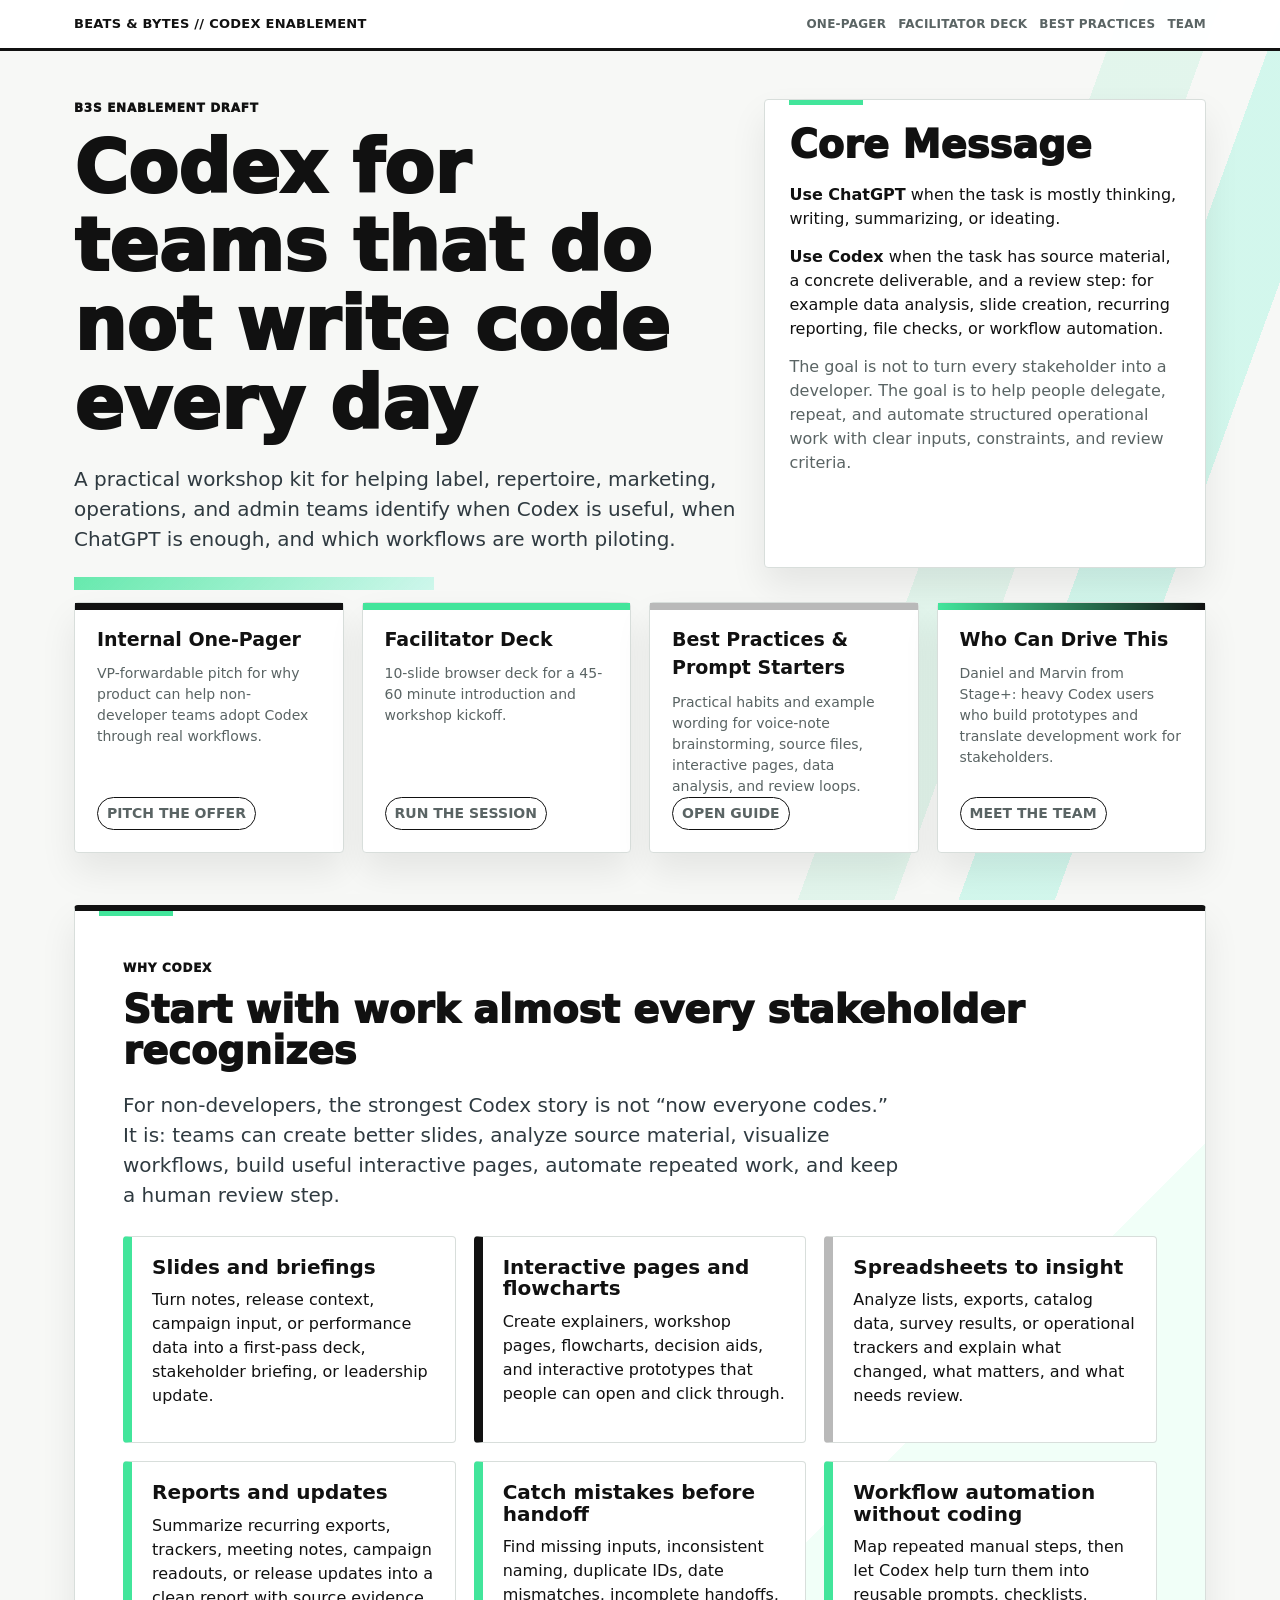
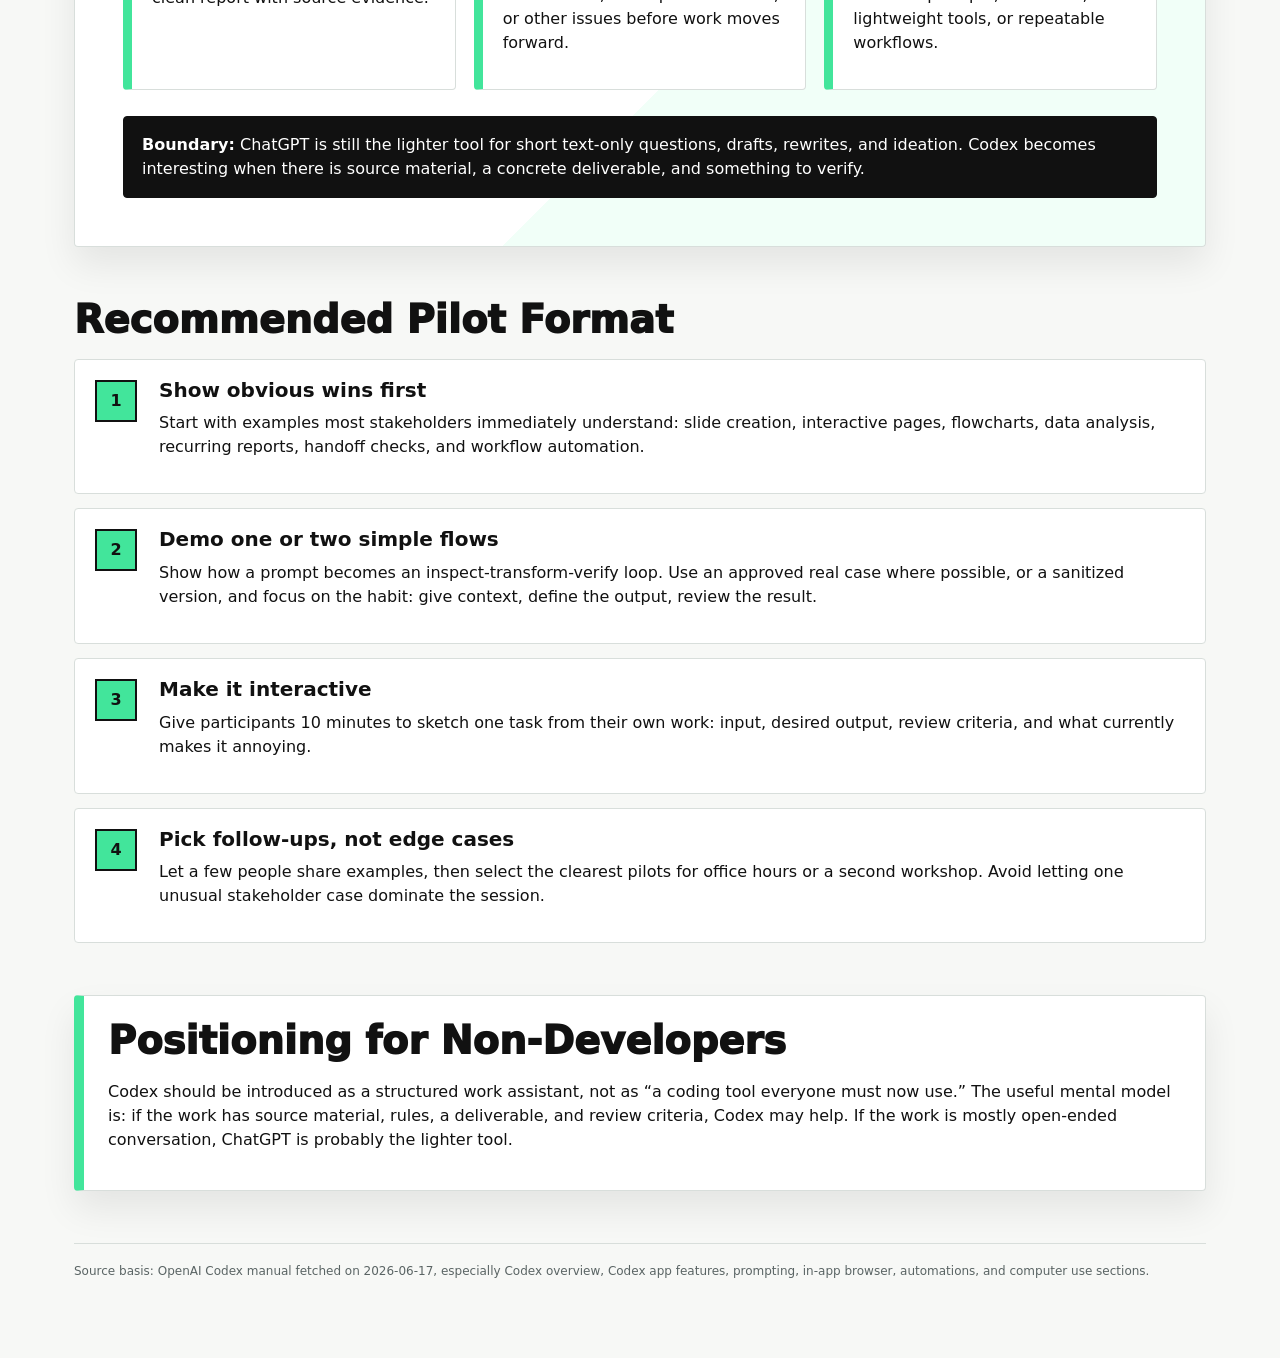
==== index.html @ 771ec407 "Initial Codex enablement kit" ====
<!doctype html>
<html lang="en">
<head>
  <meta charset="utf-8">
  <meta name="viewport" content="width=device-width, initial-scale=1">
  <title>Codex for Non-Developers | Enablement Kit</title>
  <link rel="stylesheet" href="styles.css">
</head>
<body>
  <header class="site-header">
    <nav class="nav">
      <a class="brand" href="index.html">Beats & Bytes // Codex Enablement</a>
      <div class="nav-links" aria-label="Kit pages">
        <a href="codex-one-pager.html">One-Pager</a>
        <a href="facilitator-deck.html">Facilitator Deck</a>
        <a href="codex-best-practices.html">Best Practices</a>
        <a href="who-we-are.html">Team</a>
      </div>
    </nav>
  </header>

  <main class="shell">
    <section class="hero">
      <div>
        <p class="eyebrow">B3S enablement draft</p>
        <h1>Codex for teams that do not write code every day</h1>
        <p class="lede">A practical workshop kit for helping label, repertoire, marketing, operations, and admin teams identify when Codex is useful, when ChatGPT is enough, and which workflows are worth piloting.</p>
      </div>
      <aside class="panel">
        <h2>Core Message</h2>
        <p><strong>Use ChatGPT</strong> when the task is mostly thinking, writing, summarizing, or ideating.</p>
        <p><strong>Use Codex</strong> when the task has source material, a concrete deliverable, and a review step: for example data analysis, slide creation, recurring reporting, file checks, or workflow automation.</p>
        <p class="quiet">The goal is not to turn every stakeholder into a developer. The goal is to help people delegate, repeat, and automate structured operational work with clear inputs, constraints, and review criteria.</p>
      </aside>
    </section>

    <section class="artifact-grid" aria-label="Kit links">
      <a class="artifact-card" href="codex-one-pager.html">
        <strong>Internal One-Pager</strong>
        <span>VP-forwardable pitch for why product can help non-developer teams adopt Codex through real workflows.</span>
        <span class="tag">Pitch the offer</span>
      </a>
      <a class="artifact-card" href="facilitator-deck.html">
        <strong>Facilitator Deck</strong>
        <span>10-slide browser deck for a 45-60 minute introduction and workshop kickoff.</span>
        <span class="tag">Run the session</span>
      </a>
      <a class="artifact-card" href="codex-best-practices.html">
        <strong>Best Practices & Prompt Starters</strong>
        <span>Practical habits and example wording for voice-note brainstorming, source files, interactive pages, data analysis, and review loops.</span>
        <span class="tag">Open guide</span>
      </a>
      <a class="artifact-card" href="who-we-are.html">
        <strong>Who Can Drive This</strong>
        <span>Daniel and Marvin from Stage+: heavy Codex users who build prototypes and translate development work for stakeholders.</span>
        <span class="tag">Meet the team</span>
      </a>
    </section>

    <section class="section">
      <div class="panel why-codex">
        <p class="eyebrow">Why Codex</p>
        <h2>Start with work almost every stakeholder recognizes</h2>
        <p class="lede">For non-developers, the strongest Codex story is not “now everyone codes.” It is: teams can create better slides, analyze source material, visualize workflows, build useful interactive pages, automate repeated work, and keep a human review step.</p>

        <div class="grid three use-case-grid">
          <div class="use-case">
            <h3>Slides and briefings</h3>
            <p>Turn notes, release context, campaign input, or performance data into a first-pass deck, stakeholder briefing, or leadership update.</p>
          </div>
          <div class="use-case">
            <h3>Interactive pages and flowcharts</h3>
            <p>Create explainers, workshop pages, flowcharts, decision aids, and interactive prototypes that people can open and click through.</p>
          </div>
          <div class="use-case">
            <h3>Spreadsheets to insight</h3>
            <p>Analyze lists, exports, catalog data, survey results, or operational trackers and explain what changed, what matters, and what needs review.</p>
          </div>
          <div class="use-case">
            <h3>Reports and updates</h3>
            <p>Summarize recurring exports, trackers, meeting notes, campaign readouts, or release updates into a clean report with source evidence.</p>
          </div>
          <div class="use-case">
            <h3>Catch mistakes before handoff</h3>
            <p>Find missing inputs, inconsistent naming, duplicate IDs, date mismatches, incomplete handoffs, or other issues before work moves forward.</p>
          </div>
          <div class="use-case">
            <h3>Workflow automation without coding</h3>
            <p>Map repeated manual steps, then let Codex help turn them into reusable prompts, checklists, lightweight tools, or repeatable workflows.</p>
          </div>
        </div>

        <div class="chatgpt-note">
          <strong>Boundary:</strong> ChatGPT is still the lighter tool for short text-only questions, drafts, rewrites, and ideation. Codex becomes interesting when there is source material, a concrete deliverable, and something to verify.
        </div>
      </div>
    </section>

    <section class="section">
      <h2>Recommended Pilot Format</h2>
      <div class="timeline">
        <div class="timeline-step">
          <div>
            <h3>Show obvious wins first</h3>
            <p>Start with examples most stakeholders immediately understand: slide creation, interactive pages, flowcharts, data analysis, recurring reports, handoff checks, and workflow automation.</p>
          </div>
        </div>
        <div class="timeline-step">
          <div>
            <h3>Demo one or two simple flows</h3>
            <p>Show how a prompt becomes an inspect-transform-verify loop. Use an approved real case where possible, or a sanitized version, and focus on the habit: give context, define the output, review the result.</p>
          </div>
        </div>
        <div class="timeline-step">
          <div>
            <h3>Make it interactive</h3>
            <p>Give participants 10 minutes to sketch one task from their own work: input, desired output, review criteria, and what currently makes it annoying.</p>
          </div>
        </div>
        <div class="timeline-step">
          <div>
            <h3>Pick follow-ups, not edge cases</h3>
            <p>Let a few people share examples, then select the clearest pilots for office hours or a second workshop. Avoid letting one unusual stakeholder case dominate the session.</p>
          </div>
        </div>
      </div>
    </section>

    <section class="section callout">
      <h2>Positioning for Non-Developers</h2>
      <p>Codex should be introduced as a structured work assistant, not as “a coding tool everyone must now use.” The useful mental model is: if the work has source material, rules, a deliverable, and review criteria, Codex may help. If the work is mostly open-ended conversation, ChatGPT is probably the lighter tool.</p>
    </section>

    <footer class="source-note">
      <p>Source basis: OpenAI Codex manual fetched on 2026-06-17, especially Codex overview, Codex app features, prompting, in-app browser, automations, and computer use sections.</p>
    </footer>
  </main>
</body>
</html>
---- styles.css ----
:root {
  --ink: #111111;
  --muted: #5a6464;
  --line: #d8dedb;
  --paper: #f7f8f6;
  --panel: #ffffff;
  --black: #111111;
  --mint: #42e59b;
  --mint-bright: #16f2bd;
  --mint-soft: #e7fff3;
  --mint-wash: #f1fff8;
  --gray: #e8e8e8;
  --gray-strong: #b9b9b9;
  --blue: #1e5468;
  --green: #13b779;
  --coral: #d45845;
  --gold: #a87f23;
  --lavender: #625589;
  --soft-blue: #edf6f7;
  --soft-green: #eafff4;
  --soft-coral: #f8ece9;
  --soft-gold: #f7f0dd;
  --shadow: 0 18px 36px rgba(17, 17, 17, 0.08);
}

* {
  box-sizing: border-box;
}

html {
  color: var(--ink);
  font-family: Inter, ui-sans-serif, system-ui, -apple-system, BlinkMacSystemFont, "Segoe UI", sans-serif;
  line-height: 1.5;
}

body {
  margin: 0;
  background: var(--paper);
  position: relative;
}

body::before {
  background:
    linear-gradient(110deg, transparent 0 70%, rgba(66, 229, 155, 0.11) 70% 76%, transparent 76% 100%),
    linear-gradient(110deg, transparent 0 80%, rgba(22, 242, 189, 0.16) 80% 86%, transparent 86% 100%);
  content: "";
  inset: 0;
  pointer-events: none;
  position: fixed;
  z-index: 0;
}

a {
  color: var(--black);
  text-decoration-thickness: 1px;
  text-underline-offset: 3px;
}

.site-header {
  background: rgba(255, 255, 255, 0.96);
  border-bottom: 3px solid var(--black);
  position: sticky;
  top: 0;
  z-index: 3;
}

.nav {
  align-items: center;
  display: flex;
  gap: 18px;
  justify-content: space-between;
  margin: 0 auto;
  max-width: 1180px;
  padding: 14px 24px;
}

.brand {
  color: var(--ink);
  font-size: 13px;
  font-weight: 900;
  letter-spacing: 0.02em;
  text-decoration: none;
  text-transform: uppercase;
}

.nav-links {
  align-items: center;
  display: flex;
  flex-wrap: wrap;
  gap: 12px;
  justify-content: flex-end;
}

.nav-links a {
  color: var(--muted);
  font-size: 12px;
  font-weight: 850;
  letter-spacing: 0.02em;
  text-decoration: none;
  text-transform: uppercase;
}

.nav-links a:hover {
  color: var(--black);
}

.shell {
  margin: 0 auto;
  max-width: 1180px;
  padding: 48px 24px 64px;
  position: relative;
  z-index: 1;
}

.hero {
  display: grid;
  gap: 28px;
  grid-template-columns: minmax(0, 1.2fr) minmax(300px, 0.8fr);
  margin-bottom: 34px;
  position: relative;
}

.hero::after {
  background: linear-gradient(135deg, rgba(66, 229, 155, 0.8), rgba(22, 242, 189, 0.18));
  border-radius: 0;
  bottom: -22px;
  content: "";
  height: 13px;
  left: 0;
  position: absolute;
  width: min(360px, 42vw);
}

.eyebrow {
  color: var(--black);
  font-size: 12px;
  font-weight: 950;
  letter-spacing: 0.06em;
  margin: 0 0 12px;
  text-transform: uppercase;
}

h1,
h2,
h3 {
  letter-spacing: 0;
  line-height: 1.08;
  text-transform: none;
}

h1 {
  font-family: "Arial Black", Impact, Inter, ui-sans-serif, system-ui, sans-serif;
  font-size: clamp(40px, 5.7vw, 82px);
  font-weight: 950;
  margin: 0 0 20px;
}

h2 {
  font-family: "Arial Black", Impact, Inter, ui-sans-serif, system-ui, sans-serif;
  font-size: clamp(26px, 3vw, 42px);
  font-weight: 950;
  margin: 0 0 18px;
}

h3 {
  font-size: 20px;
  font-weight: 900;
  margin: 0 0 10px;
}

p {
  margin: 0 0 14px;
}

.lede {
  color: #2f3a40;
  font-size: 20px;
  max-width: 780px;
}

.quiet {
  color: var(--muted);
}

.panel,
.artifact-card,
.callout,
.score-card,
.practice-card {
  background: var(--panel);
  border: 1px solid var(--line);
  border-radius: 4px;
  box-shadow: var(--shadow);
}

.panel {
  padding: 24px;
  position: relative;
}

.panel::before {
  background: var(--mint);
  content: "";
  height: 5px;
  left: 24px;
  position: absolute;
  top: 0;
  width: 74px;
}

.why-codex {
  background: linear-gradient(135deg, #ffffff 0%, #ffffff 66%, var(--mint-wash) 66%, var(--mint-wash) 100%);
  border-top: 6px solid var(--black);
  padding: clamp(28px, 5vw, 48px);
}

.use-case-grid {
  margin: 26px 0;
}

.use-case {
  background: #ffffff;
  border: 1px solid var(--line);
  border-left: 9px solid var(--mint);
  border-radius: 4px;
  padding: 20px;
}

.use-case:nth-child(2) {
  border-left-color: var(--black);
}

.use-case:nth-child(3) {
  border-left-color: var(--gray-strong);
}

.chatgpt-note {
  background: var(--black);
  border: 1px solid var(--black);
  border-radius: 4px;
  color: white;
  padding: 16px 18px;
}

.principle-list {
  display: grid;
  gap: 14px;
  margin-top: 18px;
}

.principle {
  border-left: 4px solid var(--blue);
  padding-left: 14px;
}

.principle:nth-child(2) {
  border-color: var(--green);
}

.principle:nth-child(3) {
  border-color: var(--gold);
}

.grid {
  display: grid;
  gap: 18px;
}

.grid.two {
  grid-template-columns: repeat(2, minmax(0, 1fr));
}

.grid.three {
  grid-template-columns: repeat(3, minmax(0, 1fr));
}

.artifact-grid {
  display: grid;
  gap: 18px;
  grid-template-columns: repeat(4, minmax(0, 1fr));
  margin: 34px 0 42px;
}

.artifact-card {
  color: var(--ink);
  display: flex;
  flex-direction: column;
  min-height: 230px;
  padding: 22px;
  position: relative;
  text-decoration: none;
}

.artifact-card::before {
  background: var(--black);
  content: "";
  height: 7px;
  left: 0;
  position: absolute;
  top: 0;
  width: 100%;
}

.artifact-card:nth-child(2)::before {
  background: var(--mint);
}

.artifact-card:nth-child(3)::before {
  background: var(--gray-strong);
}

.artifact-card:nth-child(4)::before {
  background: linear-gradient(90deg, var(--mint), var(--black));
}

.artifact-card:hover {
  border-color: var(--black);
  transform: translateY(-1px);
}

.artifact-card strong {
  display: block;
  font-size: 19px;
  margin-bottom: 10px;
}

.artifact-card span {
  color: var(--muted);
  font-size: 14px;
}

.people-grid {
  display: grid;
  gap: 18px;
  grid-template-columns: repeat(2, minmax(0, 1fr));
  margin: 34px 0 42px;
}

.person-card {
  background: var(--panel);
  border: 1px solid var(--line);
  border-radius: 4px;
  box-shadow: var(--shadow);
  display: grid;
  gap: 22px;
  grid-template-columns: 112px minmax(0, 1fr);
  padding: 22px;
}

.person-photo {
  aspect-ratio: 1;
  border: 4px solid var(--black);
  display: block;
  height: auto;
  object-fit: cover;
  width: 100%;
}

.role-line {
  color: var(--black);
  font-weight: 900;
}

.why-product {
  padding: clamp(28px, 5vw, 46px);
}

.tag {
  align-self: flex-start;
  border: 1px solid var(--black);
  border-radius: 999px;
  color: var(--black);
  font-size: 12px;
  font-weight: 900;
  margin-top: auto;
  padding: 5px 9px;
  text-transform: uppercase;
}

.section {
  margin: 52px 0;
}

.callout {
  border-left: 10px solid var(--mint);
  padding: 24px;
}

.callout.warning {
  border-left-color: var(--coral);
}

.callout.gold {
  border-left-color: var(--gold);
}

.rule {
  display: grid;
  gap: 18px;
  grid-template-columns: repeat(2, minmax(0, 1fr));
}

.rule-box {
  border-radius: 8px;
  padding: 22px;
}

.rule-box.chatgpt {
  background: var(--soft-blue);
}

.rule-box.codex {
  background: var(--soft-green);
}

.bullets {
  margin: 0;
  padding-left: 18px;
}

.bullets li {
  margin: 8px 0;
}

.timeline {
  counter-reset: step;
  display: grid;
  gap: 14px;
}

.timeline-step {
  background: var(--panel);
  border: 1px solid var(--line);
  border-radius: 4px;
  display: grid;
  gap: 8px;
  grid-template-columns: 56px minmax(0, 1fr);
  padding: 20px;
}

.timeline-step::before {
  align-items: center;
  background: var(--mint);
  border: 2px solid var(--black);
  border-radius: 0;
  color: var(--black);
  content: counter(step);
  counter-increment: step;
  display: flex;
  font-weight: 800;
  height: 38px;
  justify-content: center;
  width: 38px;
}

.source-note {
  border-top: 1px solid var(--line);
  color: var(--muted);
  font-size: 12px;
  margin-top: 48px;
  padding-top: 18px;
}

.deck-body {
  background: #eeeeec;
}

.deck {
  margin: 0 auto;
  max-width: 1200px;
  padding: 24px;
  position: relative;
  z-index: 1;
}

.slide {
  background: var(--panel);
  border: 0;
  border-radius: 0;
  box-shadow: 0 18px 42px rgba(17, 17, 17, 0.1);
  display: flex;
  flex-direction: column;
  justify-content: center;
  margin: 0 auto 24px;
  min-height: calc(100vh - 48px);
  overflow: hidden;
  padding: clamp(34px, 6vw, 76px);
  position: relative;
}

.slide::before {
  background:
    linear-gradient(108deg, transparent 0 17%, rgba(66, 229, 155, 0.78) 17% 27%, transparent 27% 34%, rgba(22, 242, 189, 0.46) 34% 44%, transparent 44% 100%);
  bottom: -48px;
  content: "";
  height: 220px;
  opacity: 0.8;
  position: absolute;
  right: -190px;
  transform: skewX(-10deg);
  width: 600px;
  z-index: 0;
}

.slide::after {
  bottom: 28px;
  color: var(--black);
  content: "BEATS & BYTES    [CODEX ENABLEMENT]    WE CONNECT THE BEATS AND THE BYTES";
  font-size: 12px;
  font-weight: 900;
  left: 42px;
  letter-spacing: 0.01em;
  position: absolute;
  right: 42px;
  z-index: 1;
}

.slide > * {
  position: relative;
  z-index: 1;
}

.slide-number {
  color: var(--black);
  font-size: 18px;
  font-weight: 950;
  position: absolute;
  right: 28px;
  top: 24px;
}

.slide-title {
  font-size: clamp(48px, 7vw, 92px);
  max-width: 950px;
}

.slide h2 {
  font-size: clamp(34px, 5vw, 64px);
  max-width: 980px;
}

.slide .lede {
  font-size: clamp(21px, 2.5vw, 30px);
}

.large-list {
  display: grid;
  gap: 20px;
  margin: 22px 0 0;
  padding: 0;
}

.large-list li {
  background: #f6f6f4;
  border-left: 10px solid var(--black);
  border-radius: 0;
  display: block;
  font-size: clamp(20px, 2.2vw, 30px);
  font-weight: 800;
  padding: 18px 22px;
}

.large-list li:nth-child(2) {
  border-color: var(--mint);
}

.large-list li:nth-child(3) {
  border-color: var(--gray-strong);
}

.large-list li:nth-child(4) {
  border-color: var(--black);
}

.matrix {
  display: grid;
  gap: 14px;
  grid-template-columns: repeat(2, minmax(0, 1fr));
  margin-top: 26px;
}

.matrix-cell {
  border: 1px solid var(--line);
  border-radius: 4px;
  min-height: 170px;
  padding: 22px;
}

.worksheet {
  background: white;
}

.page {
  background: white;
  border-top: 8px solid var(--black);
  margin: 0 auto 24px;
  max-width: 980px;
  min-height: 1120px;
  padding: 48px;
  position: relative;
}

.page::after {
  background: var(--mint);
  bottom: 24px;
  content: "";
  height: 18px;
  position: absolute;
  right: 48px;
  width: 18px;
}

.field-grid {
  display: grid;
  gap: 14px;
  grid-template-columns: repeat(2, minmax(0, 1fr));
}

.field,
.wide-field {
  border: 1px solid var(--line);
  border-radius: 4px;
  min-height: 92px;
  padding: 12px;
}

.wide-field {
  grid-column: 1 / -1;
  min-height: 132px;
}

.field label,
.wide-field label {
  color: var(--black);
  display: block;
  font-size: 12px;
  font-weight: 800;
  letter-spacing: 0.06em;
  text-transform: uppercase;
}

.write-line {
  border-bottom: 1px solid var(--line);
  height: 31px;
}

table {
  border-collapse: collapse;
  margin: 18px 0;
  width: 100%;
}

th,
td {
  border: 1px solid var(--line);
  padding: 10px;
  text-align: left;
  vertical-align: top;
}

th {
  background: var(--black);
  color: white;
  font-size: 13px;
}

.score-card {
  padding: 18px;
}

.practice-grid {
  display: grid;
  gap: 18px;
  grid-template-columns: repeat(2, minmax(0, 1fr));
}

.practice-card {
  box-shadow: none;
  display: flex;
  flex-direction: column;
  gap: 12px;
  min-height: 300px;
  padding: 22px;
  position: relative;
}

.practice-card::before {
  background: var(--mint);
  content: "";
  height: 6px;
  left: 0;
  position: absolute;
  top: 0;
  width: 100%;
}

.practice-card code {
  background: #f5f5f3;
  border: 1px solid var(--line);
  border-radius: 4px;
  color: var(--black);
  display: block;
  font-family: ui-monospace, SFMono-Regular, Menlo, Monaco, Consolas, "Liberation Mono", monospace;
  font-size: 13px;
  line-height: 1.45;
  padding: 14px;
  white-space: pre-wrap;
}

.metric-row {
  display: grid;
  gap: 14px;
  grid-template-columns: repeat(3, minmax(0, 1fr));
}

.metric {
  background: var(--soft-gold);
  border-radius: 4px;
  padding: 18px;
}

.metric:nth-child(2) {
  background: var(--soft-green);
}

.metric:nth-child(3) {
  background: var(--soft-coral);
}

@media (max-width: 900px) {
  .hero,
  .grid.two,
  .grid.three,
  .artifact-grid,
  .rule,
  .matrix,
  .field-grid,
  .practice-grid,
  .people-grid,
  .metric-row {
    grid-template-columns: 1fr;
  }

  .person-card {
    grid-template-columns: 96px minmax(0, 1fr);
  }

  .nav {
    align-items: flex-start;
    flex-direction: column;
  }

  .artifact-card {
    min-height: 190px;
  }
}

@media (max-width: 560px) {
  .person-card {
    grid-template-columns: 1fr;
  }

  .person-photo {
    max-width: 120px;
  }
}

@media print {
  .site-header {
    display: none;
  }

  body,
  .deck-body {
    background: white;
  }

  .shell,
  .deck {
    max-width: none;
    padding: 0;
  }

  .slide,
  .page {
    border: 0;
    border-radius: 0;
    box-shadow: none;
    margin: 0;
    min-height: 100vh;
    page-break-after: always;
  }

  .artifact-card,
  .panel,
  .callout,
  .practice-card,
  .person-card {
    box-shadow: none;
  }
}
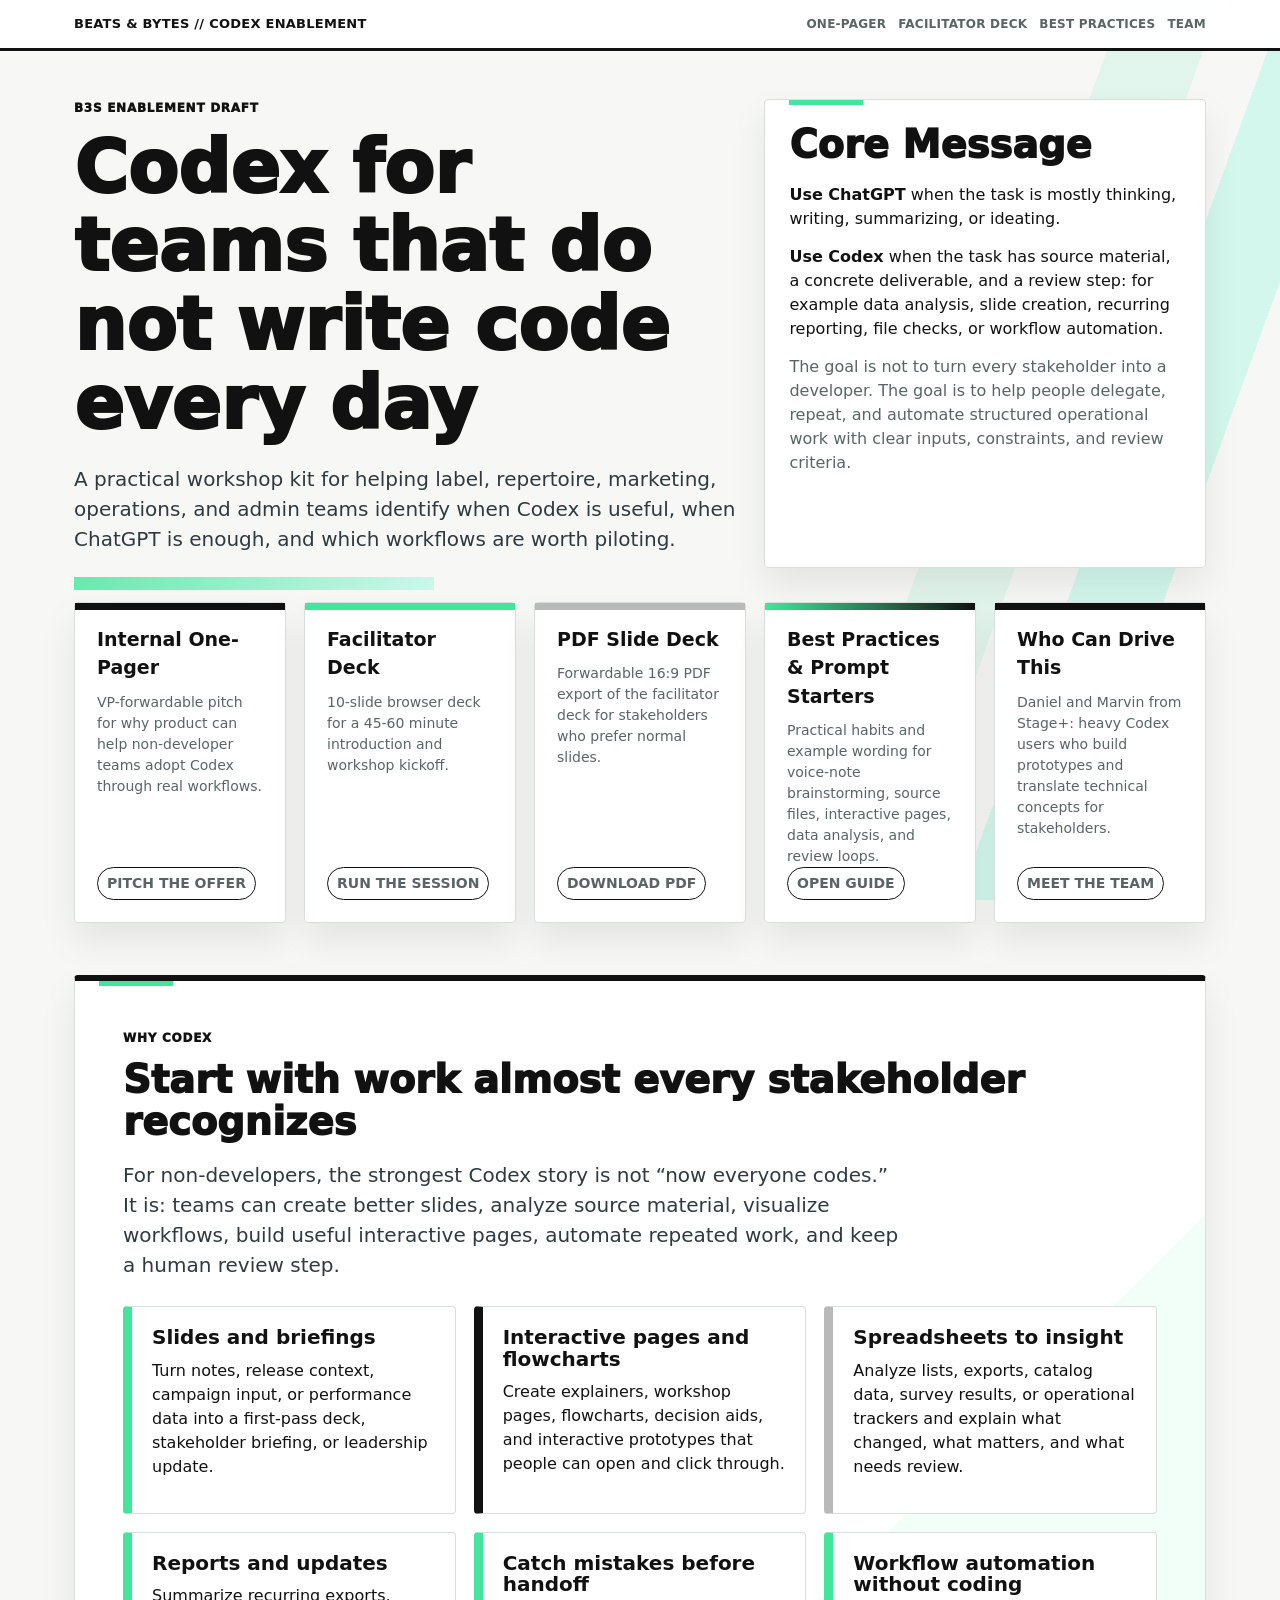
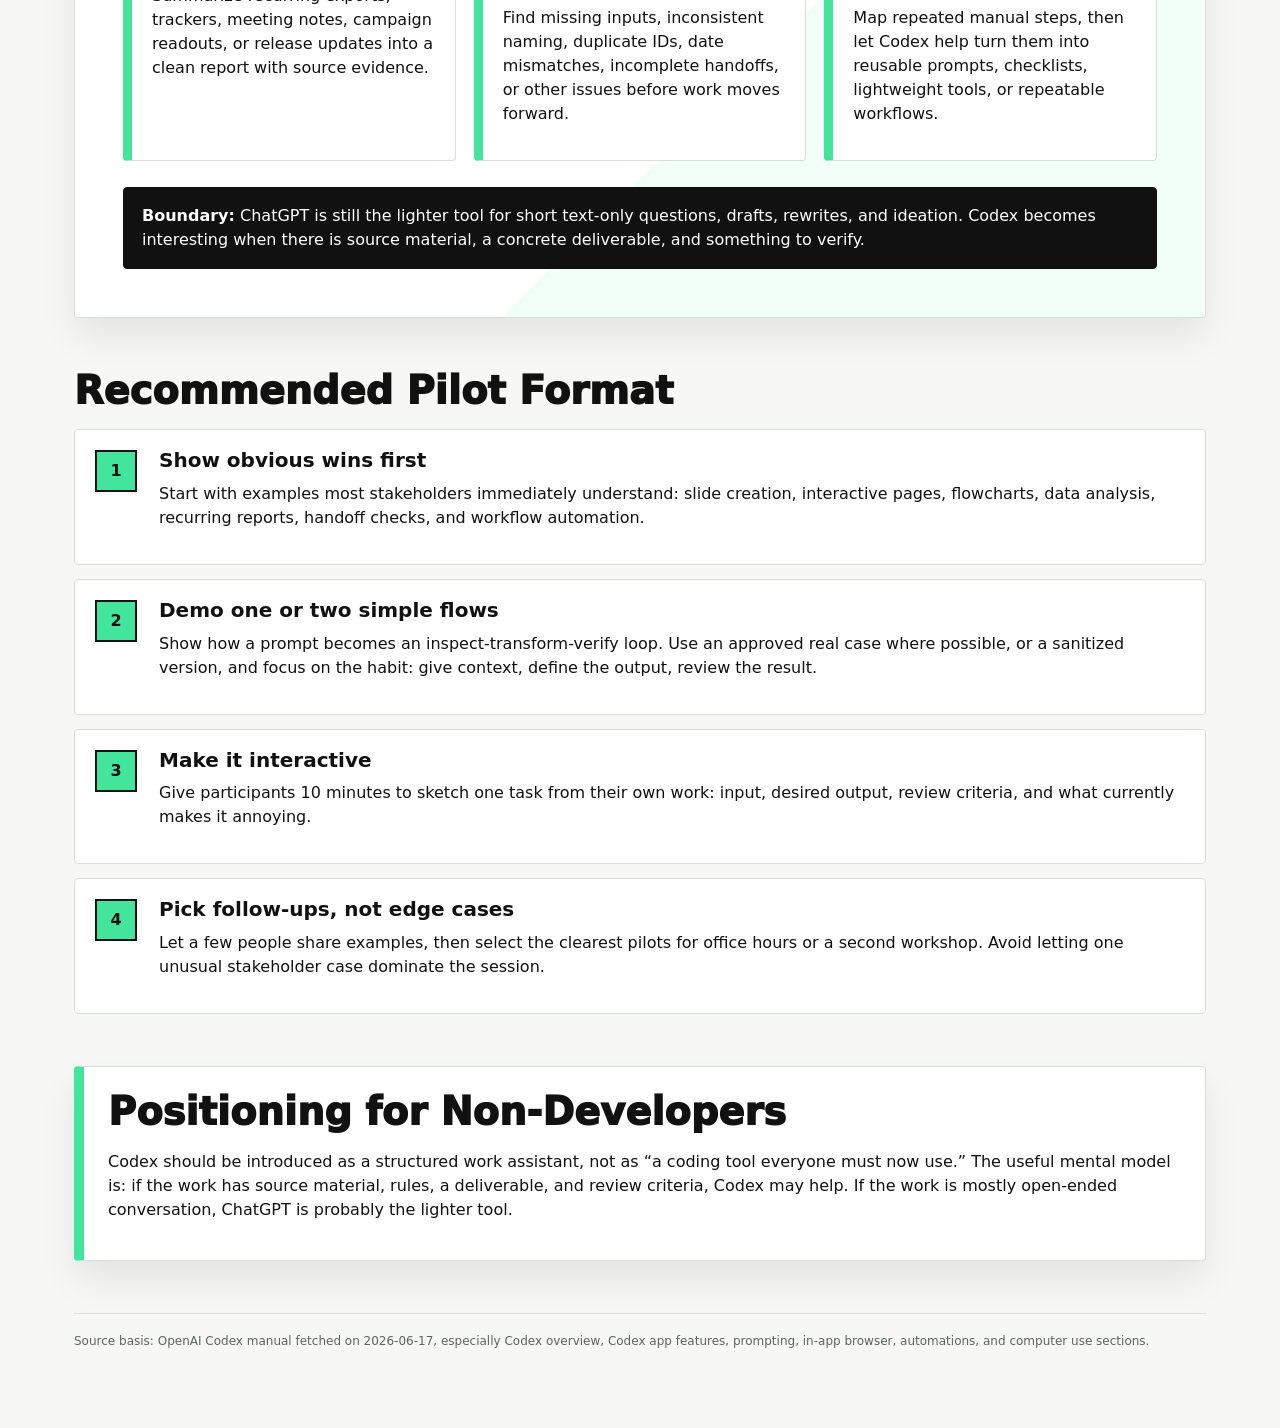
==== commit 0588ae5b: "Add PDF slide deck export" ====
--- a/index.html
+++ b/index.html
@@ -45,6 +45,11 @@
         <span>10-slide browser deck for a 45-60 minute introduction and workshop kickoff.</span>
         <span class="tag">Run the session</span>
       </a>
+      <a class="artifact-card" href="output/pdf/codex-for-non-dev-teams-facilitator-deck.pdf">
+        <strong>PDF Slide Deck</strong>
+        <span>Forwardable 16:9 PDF export of the facilitator deck for stakeholders who prefer normal slides.</span>
+        <span class="tag">Download PDF</span>
+      </a>
       <a class="artifact-card" href="codex-best-practices.html">
         <strong>Best Practices & Prompt Starters</strong>
         <span>Practical habits and example wording for voice-note brainstorming, source files, interactive pages, data analysis, and review loops.</span>
@@ -52,7 +57,7 @@
       </a>
       <a class="artifact-card" href="who-we-are.html">
         <strong>Who Can Drive This</strong>
-        <span>Daniel and Marvin from Stage+: heavy Codex users who build prototypes and translate development work for stakeholders.</span>
+        <span>Daniel and Marvin from Stage+: heavy Codex users who build prototypes and translate technical concepts for stakeholders.</span>
         <span class="tag">Meet the team</span>
       </a>
     </section>
--- a/styles.css
+++ b/styles.css
@@ -277,7 +277,7 @@
 .artifact-grid {
   display: grid;
   gap: 18px;
-  grid-template-columns: repeat(4, minmax(0, 1fr));
+  grid-template-columns: repeat(auto-fit, minmax(205px, 1fr));
   margin: 34px 0 42px;
 }
 
@@ -311,6 +311,10 @@
 
 .artifact-card:nth-child(4)::before {
   background: linear-gradient(90deg, var(--mint), var(--black));
+}
+
+.artifact-card:nth-child(5)::before {
+  background: var(--black);
 }
 
 .artifact-card:hover {
@@ -766,7 +770,24 @@
 }
 
 @media print {
+  @page {
+    size: 16in 9in;
+    margin: 0;
+  }
+
+  html,
+  body {
+    margin: 0;
+    width: 16in;
+    -webkit-print-color-adjust: exact;
+    print-color-adjust: exact;
+  }
+
   .site-header {
+    display: none;
+  }
+
+  body::before {
     display: none;
   }
 
@@ -786,9 +807,18 @@
     border: 0;
     border-radius: 0;
     box-shadow: none;
+    break-after: page;
+    height: 9in;
     margin: 0;
-    min-height: 100vh;
+    min-height: 9in;
     page-break-after: always;
+    width: 16in;
+  }
+
+  .slide:last-child,
+  .page:last-child {
+    break-after: auto;
+    page-break-after: auto;
   }
 
   .artifact-card,
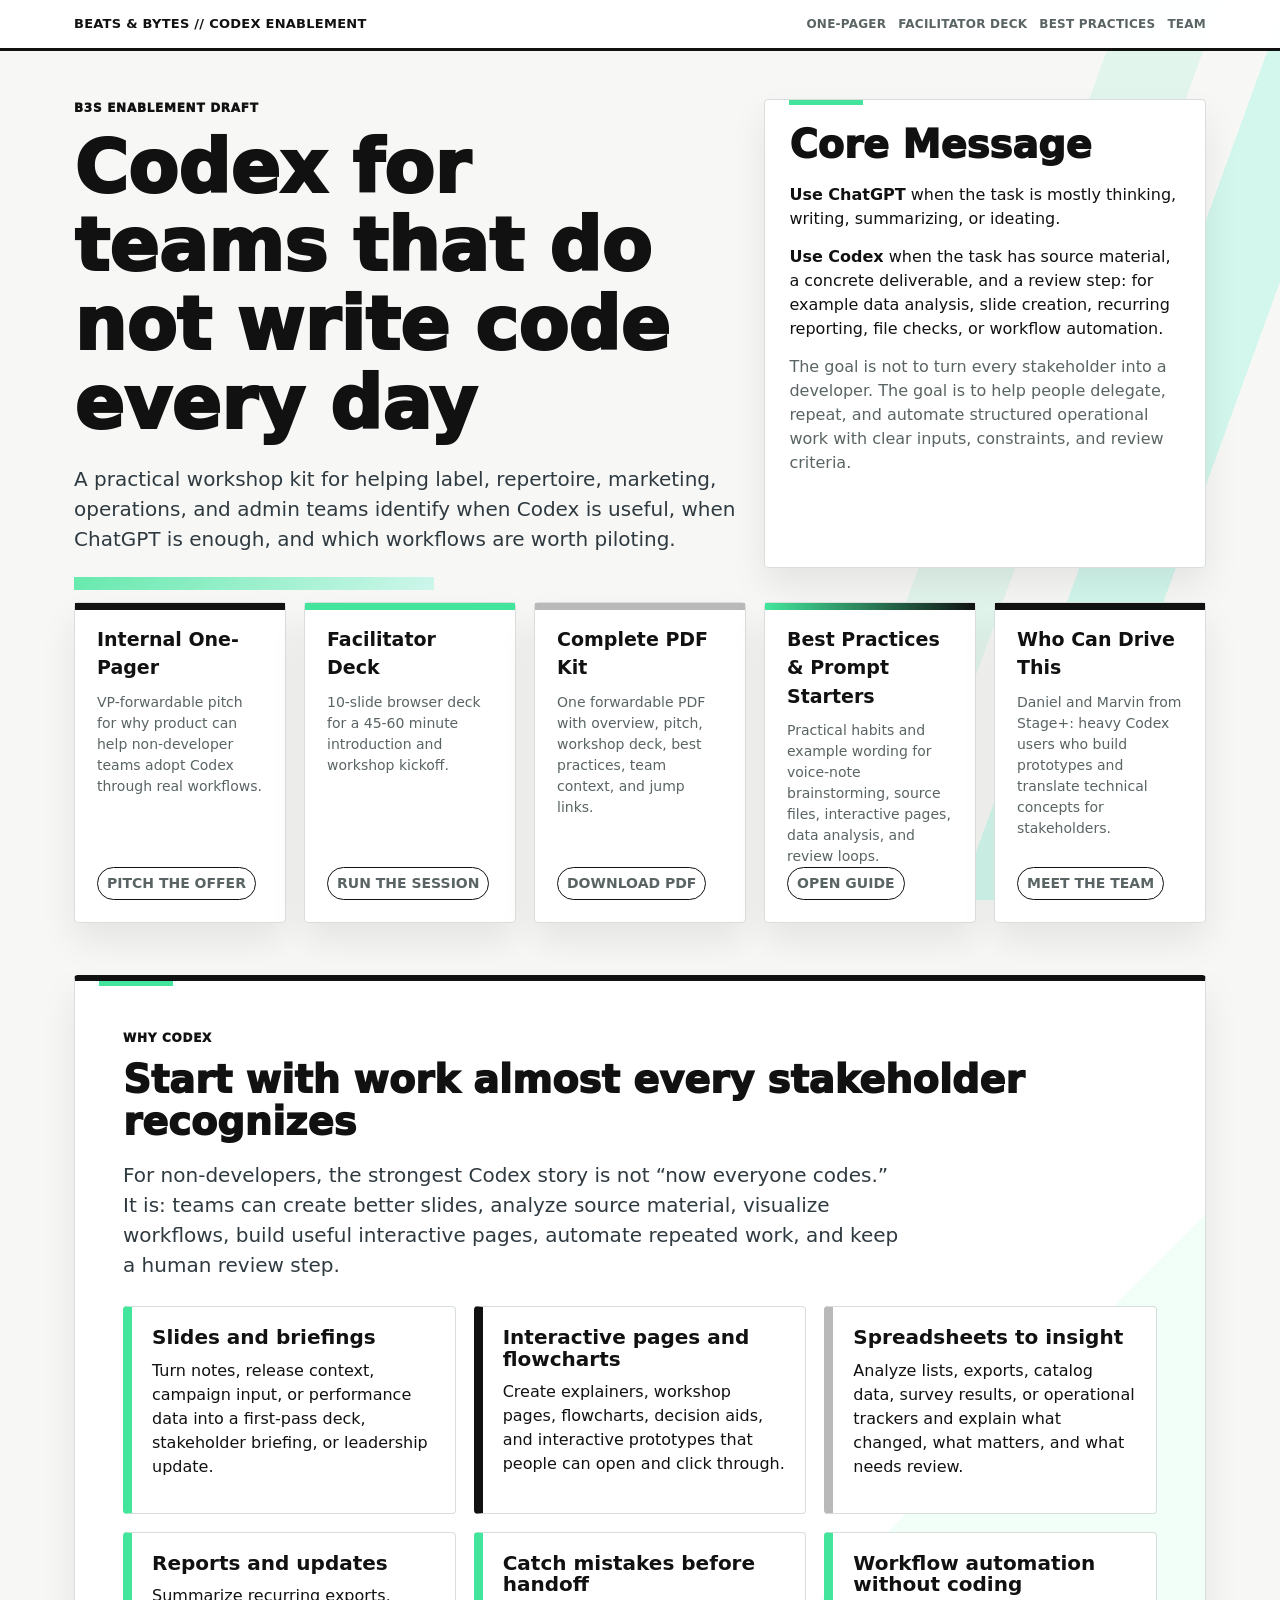
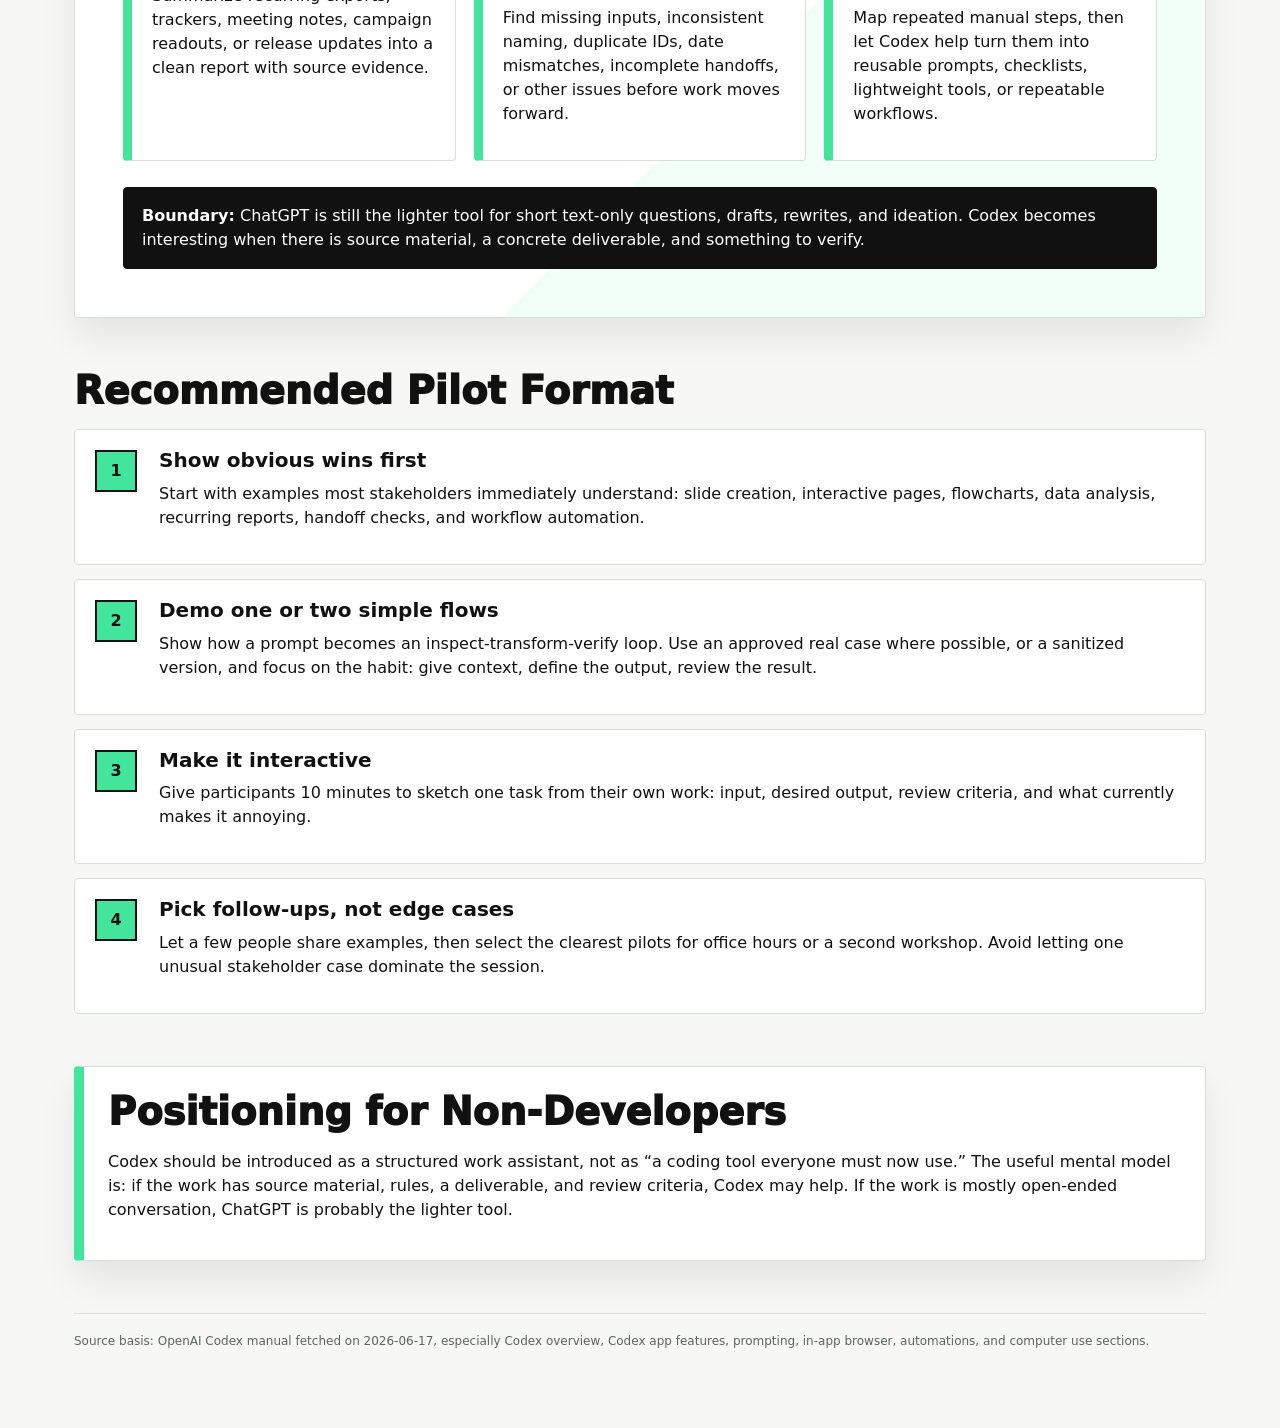
==== commit 15459142: "Add complete PDF kit" ====
--- a/index.html
+++ b/index.html
@@ -45,9 +45,9 @@
         <span>10-slide browser deck for a 45-60 minute introduction and workshop kickoff.</span>
         <span class="tag">Run the session</span>
       </a>
-      <a class="artifact-card" href="output/pdf/codex-for-non-dev-teams-facilitator-deck.pdf">
-        <strong>PDF Slide Deck</strong>
-        <span>Forwardable 16:9 PDF export of the facilitator deck for stakeholders who prefer normal slides.</span>
+      <a class="artifact-card" href="output/pdf/codex-for-non-dev-teams-complete-kit.pdf">
+        <strong>Complete PDF Kit</strong>
+        <span>One forwardable PDF with overview, pitch, workshop deck, best practices, team context, and jump links.</span>
         <span class="tag">Download PDF</span>
       </a>
       <a class="artifact-card" href="codex-best-practices.html">
--- a/styles.css
+++ b/styles.css
@@ -576,6 +576,236 @@
   border-color: var(--black);
 }
 
+.complete-kit .slide {
+  gap: 18px;
+  padding: 62px 72px;
+}
+
+.complete-kit .slide:not(.kit-cover):not(.toc-slide) {
+  padding-top: 94px;
+}
+
+.complete-kit .slide-title {
+  max-width: 1040px;
+}
+
+.complete-kit .jump-to-contents {
+  border: 2px solid var(--black);
+  border-radius: 999px;
+  color: var(--black);
+  display: inline-flex;
+  font-size: 13px;
+  font-weight: 900;
+  letter-spacing: 0.02em;
+  line-height: 1;
+  padding: 9px 16px;
+  position: absolute;
+  right: 78px;
+  text-transform: uppercase;
+  top: 28px;
+}
+
+.kit-core,
+.kit-two-column,
+.prompt-pair,
+.team-grid {
+  display: grid;
+  gap: 18px;
+  grid-template-columns: repeat(2, minmax(0, 1fr));
+  width: 100%;
+}
+
+.kit-core {
+  margin-top: 20px;
+  max-width: 980px;
+}
+
+.kit-core > div,
+.kit-card,
+.prompt-card,
+.team-card,
+.quote-panel,
+.toc-card {
+  background: #f6f6f4;
+  border: 1px solid var(--line);
+  border-left: 9px solid var(--black);
+  padding: 18px 20px;
+}
+
+.kit-core > div:nth-child(2),
+.kit-card:nth-child(2),
+.prompt-card:nth-child(2),
+.toc-card:nth-child(2) {
+  border-left-color: var(--mint);
+}
+
+.kit-card:nth-child(3),
+.toc-card:nth-child(3) {
+  border-left-color: var(--gray-strong);
+}
+
+.kit-card:nth-child(4),
+.toc-card:nth-child(4) {
+  border-left-color: var(--black);
+}
+
+.kit-card h3,
+.prompt-card h3,
+.team-card h3,
+.quote-panel h3,
+.toc-card h3 {
+  font-size: 22px;
+  line-height: 1.15;
+  margin: 0 0 8px;
+}
+
+.kit-card p,
+.kit-card li,
+.prompt-card p,
+.team-card p,
+.quote-panel p,
+.toc-card p,
+.kit-core p {
+  color: #263238;
+  font-size: 18px;
+  line-height: 1.36;
+  margin: 0;
+}
+
+.kit-card ul {
+  margin: 0;
+  padding-left: 20px;
+}
+
+.kit-card li + li {
+  margin-top: 7px;
+}
+
+.toc-slide {
+  justify-content: flex-start;
+}
+
+.toc-grid {
+  display: grid;
+  gap: 22px;
+  grid-template-columns: repeat(2, minmax(0, 1fr));
+  margin-top: 22px;
+  width: 100%;
+}
+
+.toc-card {
+  min-height: 142px;
+}
+
+.toc-card span {
+  color: var(--mint);
+  display: block;
+  font-size: 16px;
+  font-weight: 950;
+  margin-bottom: 8px;
+}
+
+.section-divider {
+  background: linear-gradient(135deg, #ffffff 0%, #ffffff 70%, var(--mint-wash) 70%, var(--mint-wash) 100%);
+}
+
+.quote-panel {
+  max-width: 920px;
+}
+
+.dense-slide {
+  justify-content: center;
+}
+
+.dense-slide h2,
+.prompt-slide h2,
+.team-slide h2 {
+  font-size: clamp(34px, 4.4vw, 56px);
+  max-width: 1080px;
+}
+
+.metric-strip,
+.working-loop {
+  display: grid;
+  gap: 14px;
+  grid-template-columns: repeat(3, minmax(0, 1fr));
+  width: 100%;
+}
+
+.metric-strip {
+  margin-top: 6px;
+}
+
+.working-loop {
+  grid-template-columns: repeat(4, minmax(0, 1fr));
+  margin-top: 12px;
+}
+
+.metric-strip div,
+.working-loop div {
+  background: #ffffff;
+  border: 1px solid var(--line);
+  border-top: 6px solid var(--mint);
+  padding: 16px;
+}
+
+.metric-strip strong,
+.working-loop strong {
+  display: block;
+  font-size: 18px;
+  line-height: 1.15;
+  margin-bottom: 8px;
+}
+
+.metric-strip span,
+.working-loop span {
+  color: var(--muted);
+  display: block;
+  font-size: 16px;
+  line-height: 1.32;
+}
+
+.prompt-slide {
+  justify-content: center;
+}
+
+.prompt-card {
+  min-height: 430px;
+}
+
+.prompt-card code {
+  background: #ffffff;
+  border: 1px solid var(--line);
+  color: #111111;
+  display: block;
+  font-family: ui-monospace, "SFMono-Regular", Consolas, monospace;
+  font-size: 12.5px;
+  line-height: 1.35;
+  margin-top: 12px;
+  padding: 13px;
+  white-space: pre-wrap;
+}
+
+.team-card {
+  align-items: flex-start;
+  display: grid;
+  gap: 20px;
+  grid-template-columns: 160px minmax(0, 1fr);
+  min-height: 390px;
+}
+
+.team-card img {
+  aspect-ratio: 1;
+  border: 4px solid var(--black);
+  display: block;
+  object-fit: cover;
+  width: 160px;
+}
+
+.team-card .eyebrow {
+  margin-bottom: 8px;
+}
+
 .matrix {
   display: grid;
   gap: 14px;
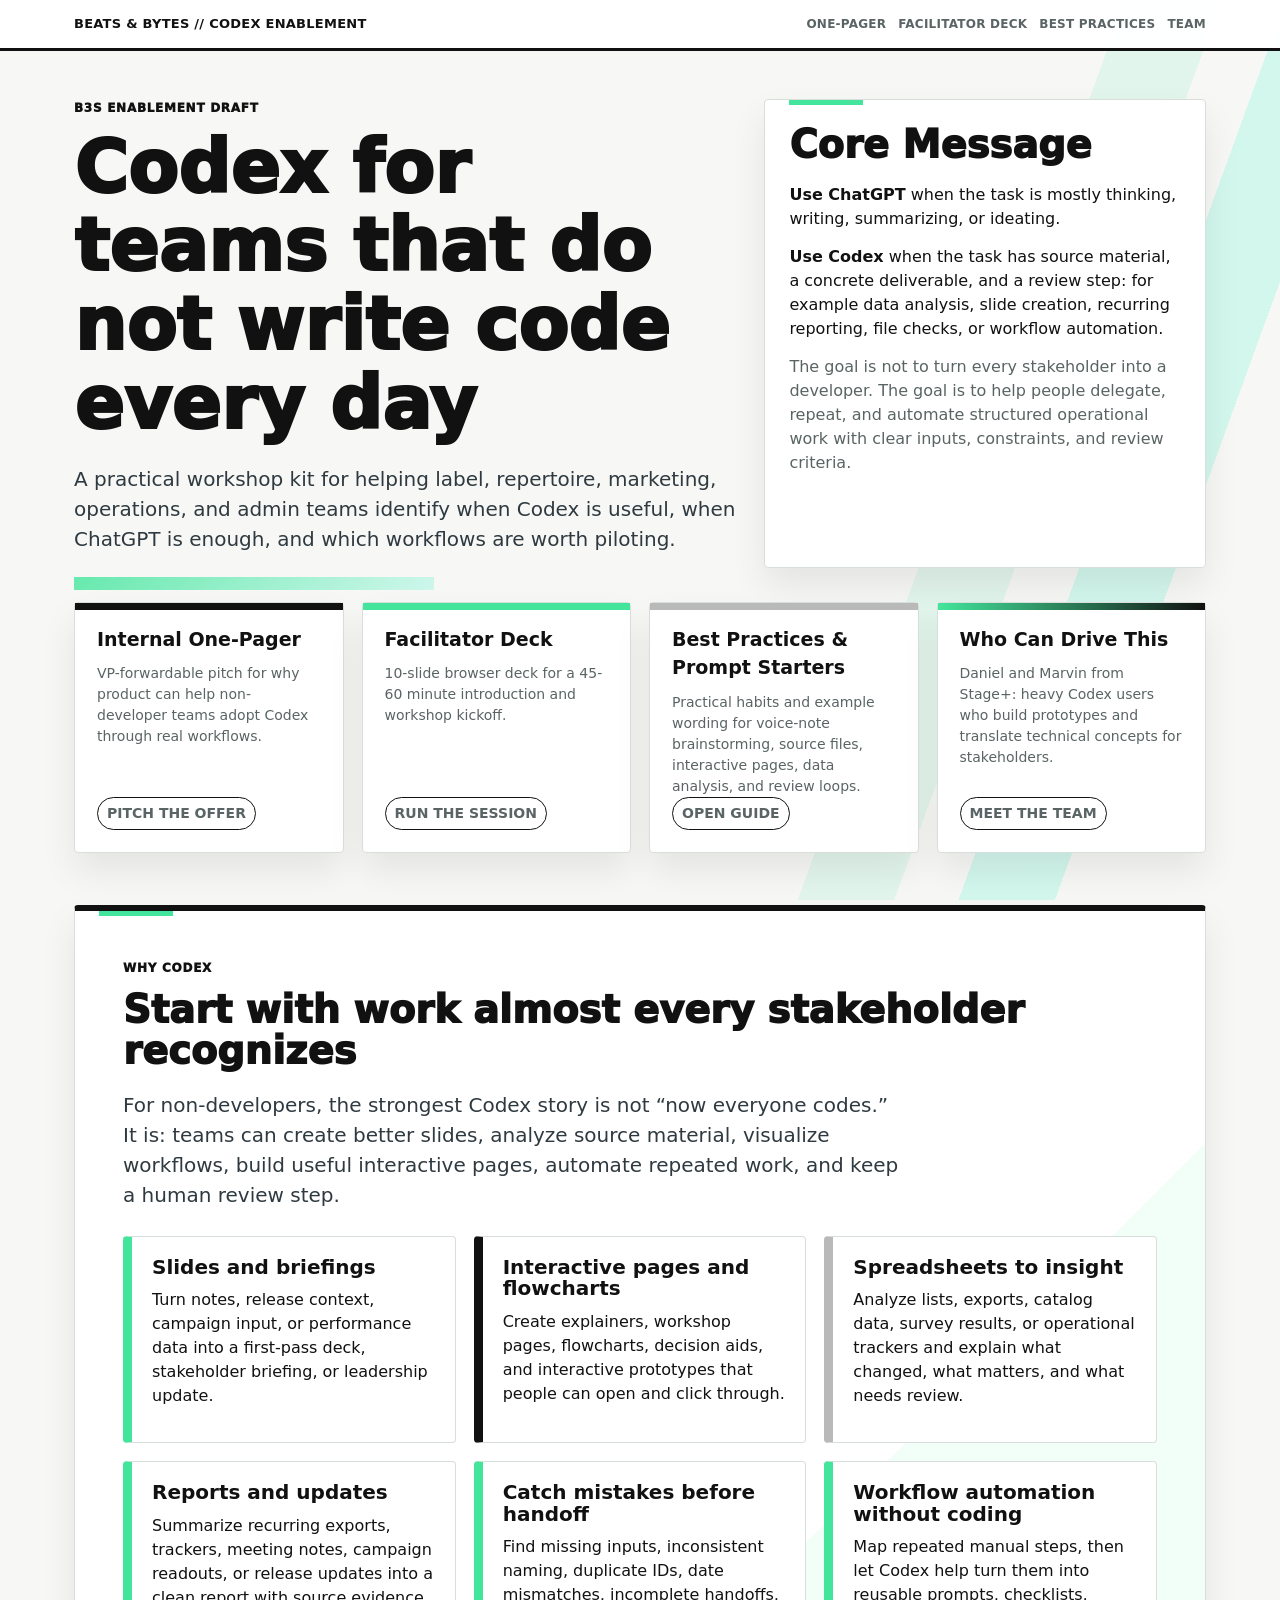
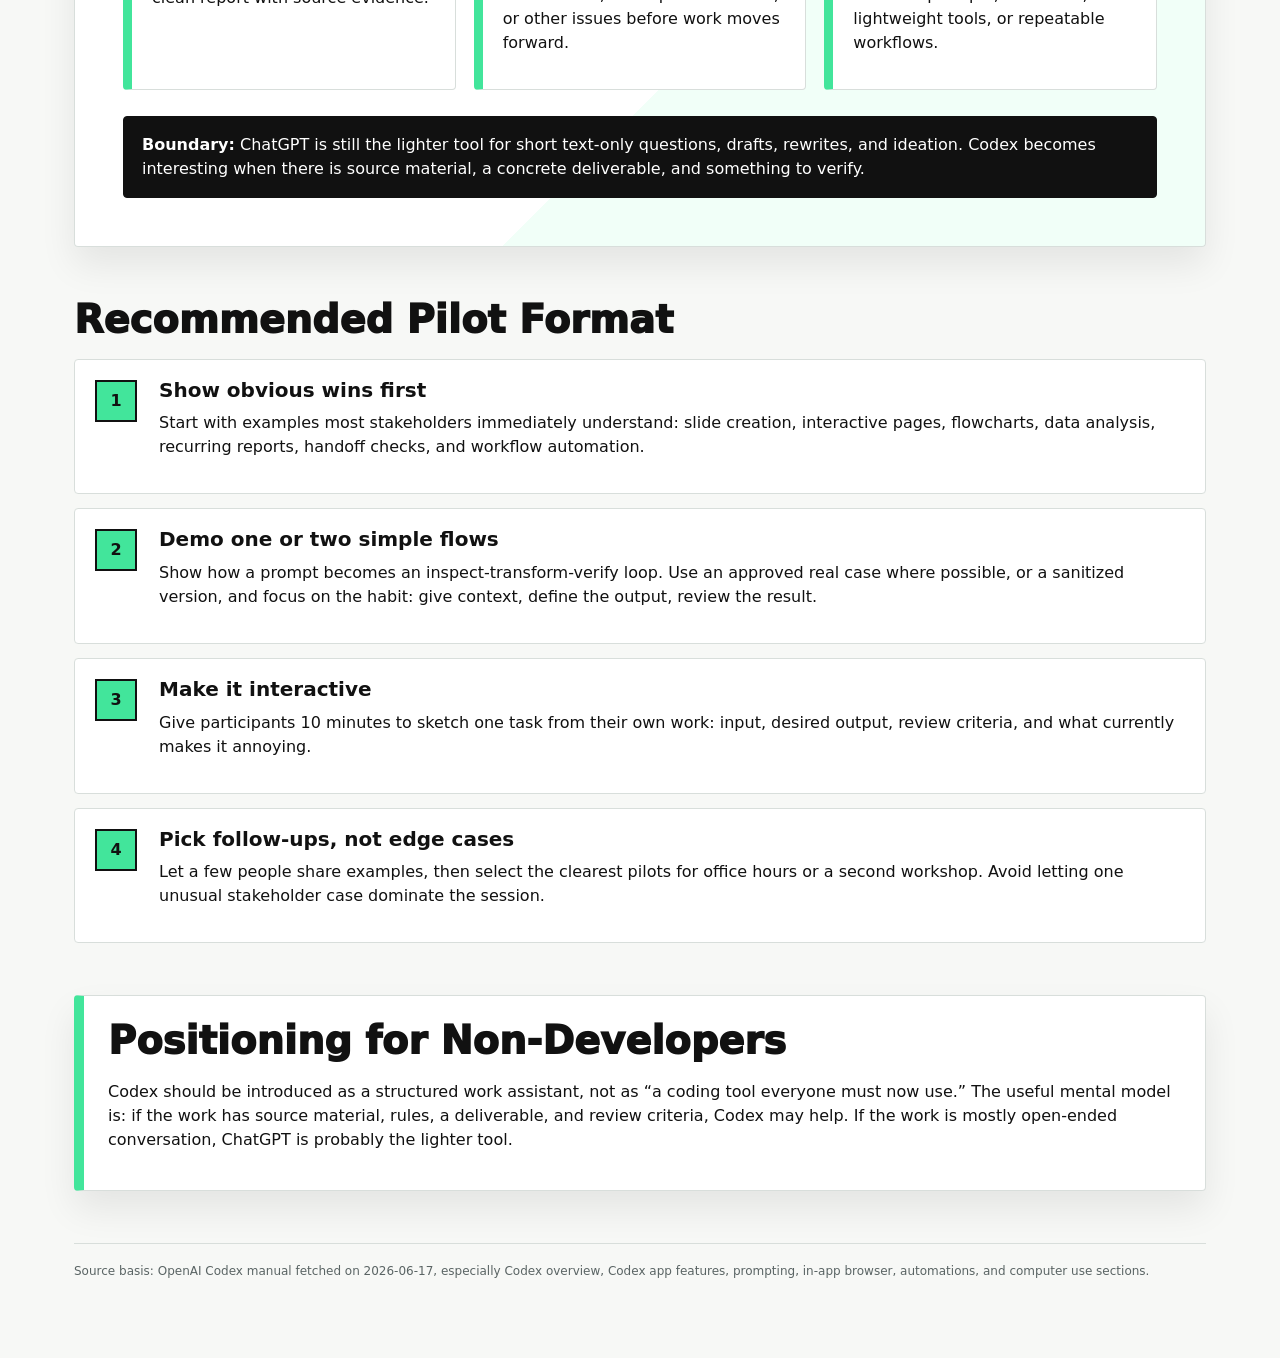
==== commit 257125ca: "Add condensed VP pitch deck" ====
--- a/index.html
+++ b/index.html
@@ -44,11 +44,6 @@
         <strong>Facilitator Deck</strong>
         <span>10-slide browser deck for a 45-60 minute introduction and workshop kickoff.</span>
         <span class="tag">Run the session</span>
-      </a>
-      <a class="artifact-card" href="output/pdf/codex-for-non-dev-teams-complete-kit.pdf">
-        <strong>Complete PDF Kit</strong>
-        <span>One forwardable PDF with overview, pitch, workshop deck, best practices, team context, and jump links.</span>
-        <span class="tag">Download PDF</span>
       </a>
       <a class="artifact-card" href="codex-best-practices.html">
         <strong>Best Practices & Prompt Starters</strong>
--- a/styles.css
+++ b/styles.css
@@ -806,6 +806,103 @@
   margin-bottom: 8px;
 }
 
+.vp-pitch .slide {
+  padding: 66px 72px;
+}
+
+.vp-pitch .slide-title {
+  max-width: 1040px;
+}
+
+.vp-pitch .lede {
+  max-width: 980px;
+}
+
+.pitch-use-grid,
+.pitch-steps,
+.pitch-offer-grid {
+  display: grid;
+  gap: 16px;
+  width: 100%;
+}
+
+.pitch-use-grid {
+  grid-template-columns: repeat(3, minmax(0, 1fr));
+}
+
+.pitch-use-grid div,
+.pitch-steps div,
+.pitch-offer-grid div {
+  background: #f6f6f4;
+  border: 1px solid var(--line);
+  border-left: 9px solid var(--black);
+  padding: 18px 20px;
+}
+
+.pitch-use-grid div:nth-child(2),
+.pitch-use-grid div:nth-child(5),
+.pitch-steps div:nth-child(2),
+.pitch-offer-grid div:nth-child(2) {
+  border-left-color: var(--mint);
+}
+
+.pitch-use-grid div:nth-child(3),
+.pitch-use-grid div:nth-child(6),
+.pitch-steps div:nth-child(3),
+.pitch-offer-grid div:nth-child(3) {
+  border-left-color: var(--gray-strong);
+}
+
+.pitch-use-grid strong,
+.pitch-steps strong {
+  display: block;
+  font-size: 22px;
+  line-height: 1.15;
+  margin-bottom: 8px;
+}
+
+.pitch-use-grid span,
+.pitch-steps p,
+.pitch-offer-grid p {
+  color: #263238;
+  display: block;
+  font-size: 18px;
+  line-height: 1.34;
+  margin: 0;
+}
+
+.pitch-steps {
+  grid-template-columns: repeat(4, minmax(0, 1fr));
+}
+
+.pitch-steps span {
+  color: var(--mint);
+  display: block;
+  font-size: 16px;
+  font-weight: 950;
+  margin-bottom: 10px;
+}
+
+.pitch-offer-grid {
+  grid-template-columns: repeat(3, minmax(0, 1fr));
+}
+
+.pitch-offer-grid h3 {
+  font-size: 23px;
+  line-height: 1.16;
+  margin: 0 0 10px;
+}
+
+.pitch-close {
+  background: var(--black);
+  color: #ffffff;
+  font-size: 24px;
+  font-weight: 900;
+  margin-top: 2px;
+  padding: 18px 22px;
+  width: 100%;
+}
+
 .matrix {
   display: grid;
   gap: 14px;
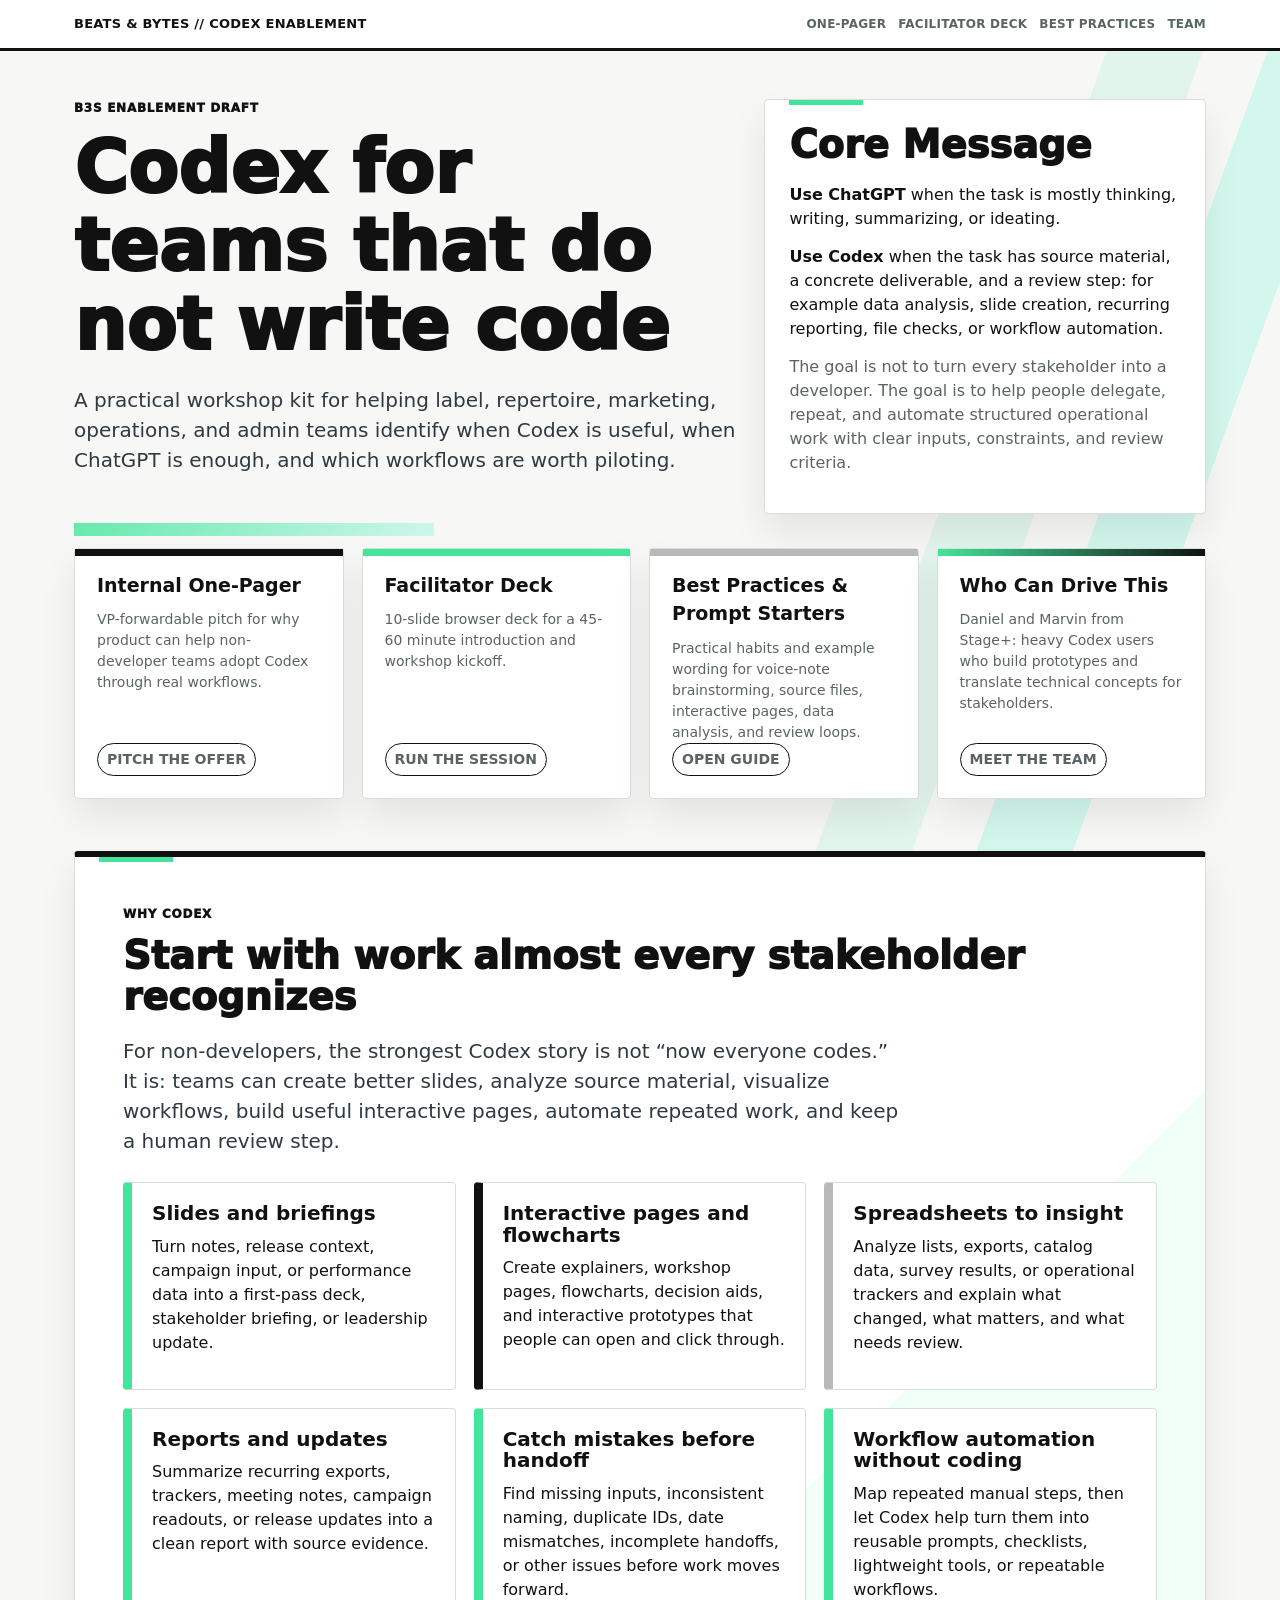
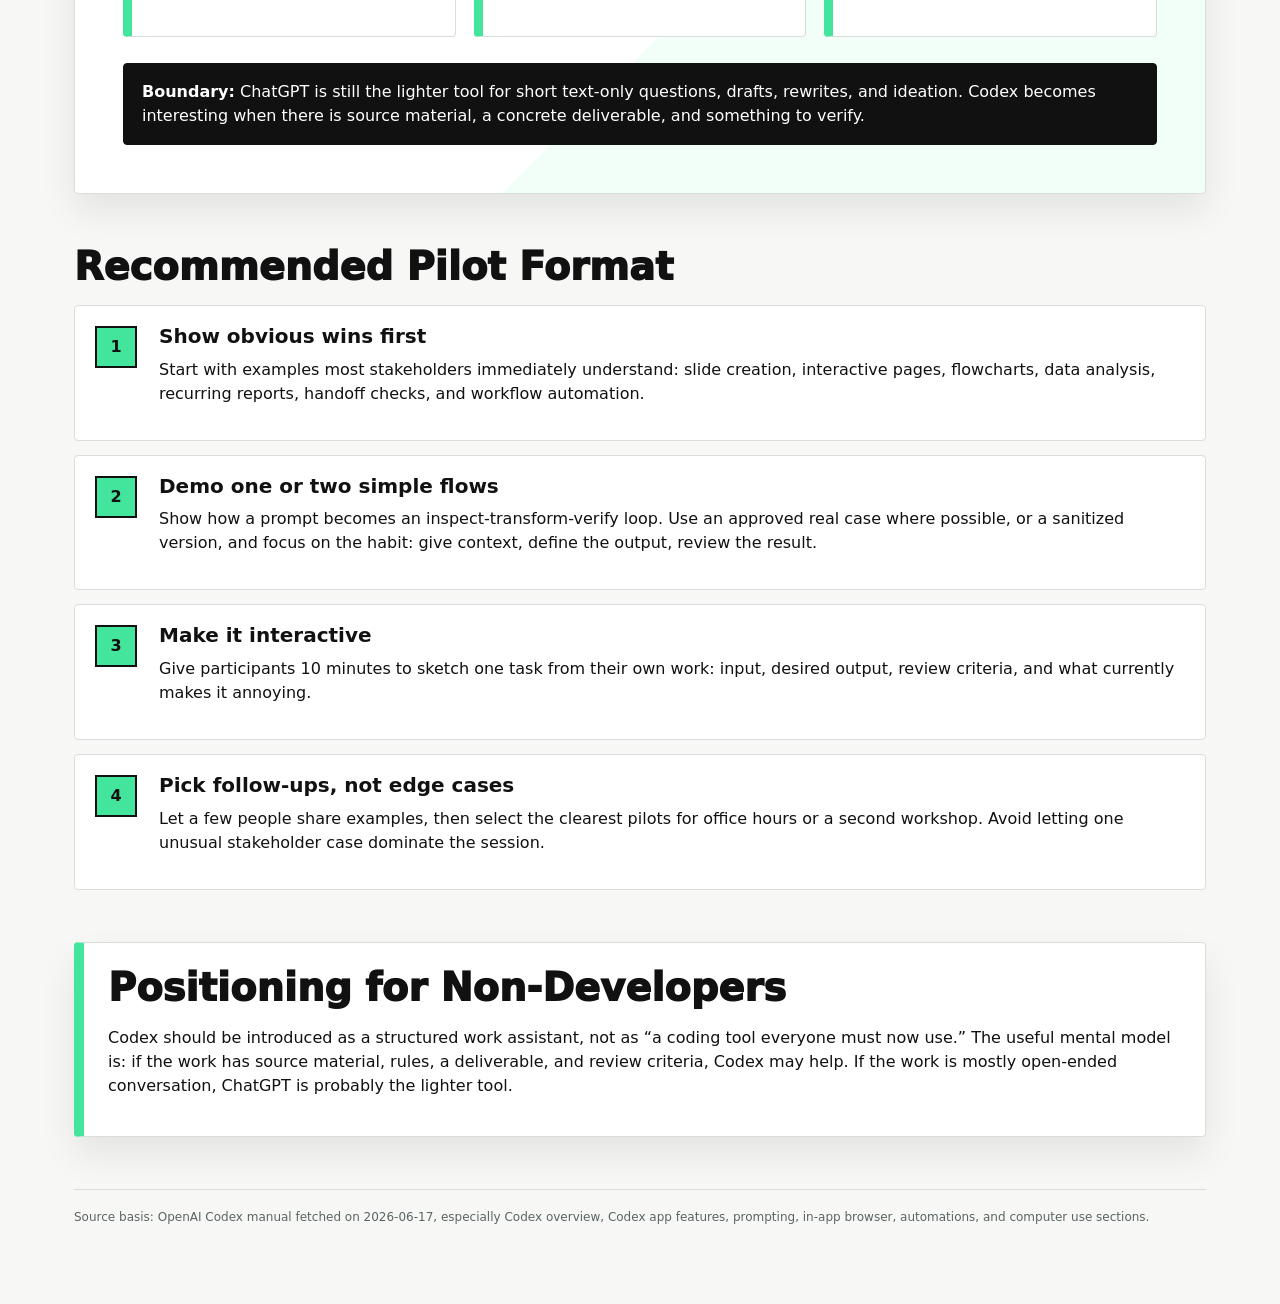
==== commit 5f992c0b: "Remove VP and footer branding from pitch deck" ====
--- a/index.html
+++ b/index.html
@@ -23,7 +23,7 @@
     <section class="hero">
       <div>
         <p class="eyebrow">B3S enablement draft</p>
-        <h1>Codex for teams that do not write code every day</h1>
+        <h1>Codex for teams that do not write code</h1>
         <p class="lede">A practical workshop kit for helping label, repertoire, marketing, operations, and admin teams identify when Codex is useful, when ChatGPT is enough, and which workflows are worth piloting.</p>
       </div>
       <aside class="panel">
--- a/styles.css
+++ b/styles.css
@@ -507,16 +507,7 @@
 }
 
 .slide::after {
-  bottom: 28px;
-  color: var(--black);
-  content: "BEATS & BYTES    [CODEX ENABLEMENT]    WE CONNECT THE BEATS AND THE BYTES";
-  font-size: 12px;
-  font-weight: 900;
-  left: 42px;
-  letter-spacing: 0.01em;
-  position: absolute;
-  right: 42px;
-  z-index: 1;
+  display: none;
 }
 
 .slide > * {
@@ -806,15 +797,15 @@
   margin-bottom: 8px;
 }
 
-.vp-pitch .slide {
+.pitch-deck .slide {
   padding: 66px 72px;
 }
 
-.vp-pitch .slide-title {
+.pitch-deck .slide-title {
   max-width: 1040px;
 }
 
-.vp-pitch .lede {
+.pitch-deck .lede {
   max-width: 980px;
 }
 
@@ -901,6 +892,62 @@
   margin-top: 2px;
   padding: 18px 22px;
   width: 100%;
+}
+
+.vp-team-slide h2 {
+  margin-bottom: 10px;
+}
+
+.vp-team-grid {
+  display: grid;
+  gap: 18px;
+  grid-template-columns: repeat(2, minmax(0, 1fr));
+  width: 100%;
+}
+
+.vp-person-card {
+  background: #f6f6f4;
+  border: 1px solid var(--line);
+  border-left: 9px solid var(--black);
+  display: grid;
+  gap: 18px;
+  grid-template-columns: 128px minmax(0, 1fr);
+  min-height: 258px;
+  padding: 18px 20px;
+}
+
+.vp-person-card:nth-child(2) {
+  border-left-color: var(--mint);
+}
+
+.vp-person-card img {
+  aspect-ratio: 1;
+  border: 4px solid var(--black);
+  display: block;
+  object-fit: cover;
+  width: 128px;
+}
+
+.vp-person-card h3 {
+  font-size: 25px;
+  line-height: 1.1;
+  margin: 0 0 10px;
+}
+
+.vp-person-card p {
+  color: #263238;
+  font-size: 17px;
+  line-height: 1.32;
+  margin: 0 0 8px;
+}
+
+.vp-person-card .eyebrow {
+  color: var(--black);
+  margin-bottom: 8px;
+}
+
+.vp-team-slide .pitch-close {
+  font-size: 21px;
 }
 
 .matrix {
